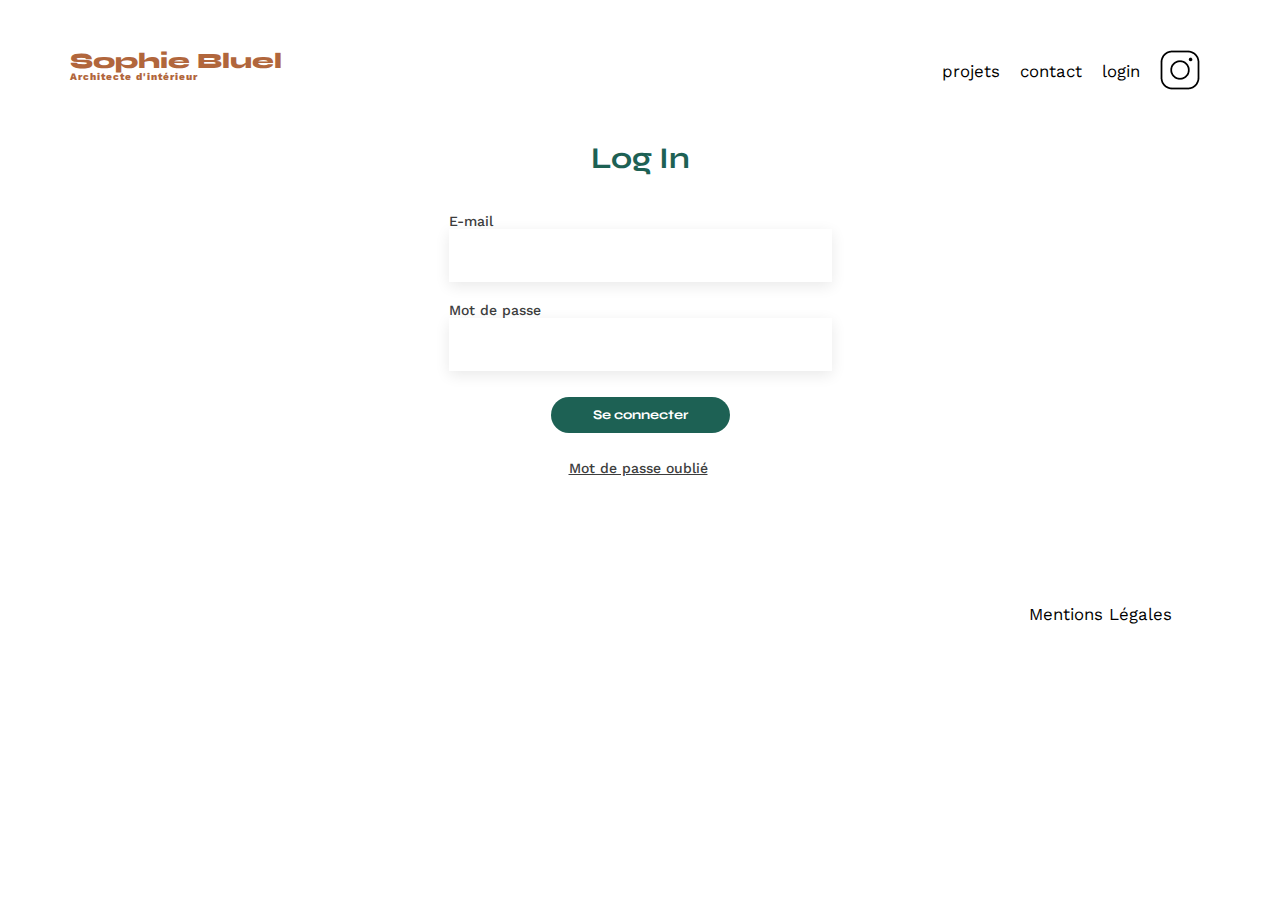
==== FrontEnd/assets/logIn.html @ 9d8ec197 "page logIn intégrer + ajout de la fonction colorNav" ====
<!DOCTYPE html>
<html lang="fr">
    <head>
        <meta charset="UTF-8">
        <link rel="icon" type="image/x-icon" href="./assets/icons/favicon.ico.png">
        <link rel="stylesheet" href="./style.css">
        <meta name="viewport" content="width=device-width, initial-scale=1.0">
        <link rel="preconnect" href="https://fonts.googleapis.com">
        <link rel="preconnect" href="https://fonts.gstatic.com" crossorigin>
        <link href="https://fonts.googleapis.com/css2?family=Syne:wght@700;800&family=Work+Sans&display=swap"
            rel="stylesheet">
        <meta name="description" content="">
        <title>Sophie Bluel - Architecte d'intérieur</title>
        <script src="../assets/javascript/logIn.js" defer></script>
    </head>
    <body>
        <header>
            <h1>Sophie Bluel <span>Architecte d'intérieur</span></h1>
            <nav>
                <ul>
            <!-- Lien vers la section "projets" de la page d'accueil -->
                    <li>
                        <a href="../../FrontEnd/index.html#portfolio ">projets</a>
                    </li>
            <!-- Lien vers la section "contact" de la page d'accueil -->
                    <li>
                        <a href="../../FrontEnd/index.html#contact">contact</a>
                    </li>
            <!-- Lien vers la page de connexion -->
                    <li>
                        <a href="../assets/logIn.html">login</a>
                    </li>
                    <li><img src="../assets/icons/instagram.png" alt="Instagram"></li>
                </ul>
            </nav>
        </header>
        <main id="mainForm">
                <!-- Le formulaire de connexion permet à l'utilisateur de se connecter à son compte en saisissant son e-mail et son mot de passe -->
                <h1 id="login-header">Log In</h1>
            <div id="container_form">
                <form id="login-form" action="#" method="post">
                <!-- Étiquette affichant les erreurs potentielles lors de la connexion -->
                <label id="error"> </label>
                <!-- Étiquette pour l'adresse e-mail de l'utilisateur -->
                <label for="email" class="titre">E-mail</label>
                <input type="email" name="email" id="email" class="login" required />
                <!-- Étiquette pour le mot de passe de l'utilisateur -->
                <label for="password" class="titre">Mot de passe</label>
                <input type="password"name="password"id="password"class="login"required/>
                <!-- Bouton de soumission pour se connecter -->
                <input type="submit" value="Se connecter" id="login-form-submit" />
                <!-- Lien pour réinitialiser le mot de passe oublié -->
                <div id="container_oublier">
                    <a class="login-form-oublie" href="#">Mot de passe oublié</a>
                </div>
                </form>
            </div>
        </main>
        <footer class="footer_login">
			<nav>
				<ul>
					<li>Mentions Légales</li>
				</ul>
			</nav>
		</footer>
    </body>
</html>
---- FrontEnd/assets/style.css ----
/* http://meyerweb.com/eric/tools/css/reset/
   v2.0 | 20110126
   License: none (public domain)
*/

html, body, div, span, applet, object, iframe,
h1, h2, h3, h4, h5, h6, p, blockquote, pre,
a, abbr, acronym, address, big, cite, code,
del, dfn, em, img, ins, kbd, q, s, samp,
small, strike, strong, sub, sup, tt, var,
b, u, i, center,
dl, dt, dd, ol, ul, li,
fieldset, form, label, legend,
table, caption, tbody, tfoot, thead, tr, th, td,
article, aside, canvas, details, embed,
figure, figcaption, footer, header, hgroup,
menu, nav, output, ruby, section, summary,
time, mark, audio, video {
	margin: 0;
	padding: 0;
	border: 0;
	font-size: 100%;
	font: inherit;
	vertical-align: baseline;
    scroll-behavior: smooth;
}
/* HTML5 display-role reset for older browsers */
article, aside, details, figcaption, figure,
footer, header, hgroup, menu, nav, section {
	display: block;
}
body {
	line-height: 1;
}
ol, ul {
	list-style: none;
}
blockquote, q {
	quotes: none;
}
blockquote:before, blockquote:after,
q:before, q:after {
	content: '';
	content: none;
}
table {
	border-collapse: collapse;
	border-spacing: 0;
}
/** end reset css**/
body {
	max-width: 1140px;
	margin:auto;
	font-family: 'Work Sans' ;
	font-size: 14px;
}
header {
	display: flex;
	justify-content: space-between;
	margin: 50px 0
}
section {
	margin: 50px 0
}

h1{
	display: flex;
	flex-direction: column;
	font-family: 'Syne';
	font-size: 22px;
	font-weight: 800;
	color: #B1663C
}

h1 > span {
	font-family: 'Work Sans';
	font-size:10px;
	letter-spacing: 0.1em;
;
}

h2{
	font-family: 'Syne';
	font-weight: 700;
	font-size: 30px;
	color: #1D6154
}
nav ul {
	display: flex;
	align-items: center;
	list-style-type: none;
}
nav li {
	padding: 0 10px;
	font-size: 1.2em;
}

nav li a {
	text-decoration: none;
	color: black;
}

nav li:active{
	font-weight: bold;
}

nav li:hover{
	font-weight: bold;
}

li:hover {
	color: #B1663C;
}
#introduction {
	display: flex;
	align-items: center;
}
#introduction figure {
	flex: 1
}
#introduction img {
	display: block;
	margin: auto;
	width: 80%;
}

#introduction article {
	flex: 1
}
#introduction h2 {
	margin-bottom: 1em;
}

#introduction p {
	margin-bottom: 0.5em;
}
#portfolio h2 {
	text-align: center;
	margin-bottom: 1em;
}
#btn{
	display: flex;
	justify-content: center;
}
button{
	border-radius: 60px;
	border: 1px solid #1D6154;
	background: white;
	color:#1D6154;
	font-size: 16px;
	text-align: center;
	font-weight: 700;
	font-family: 'Syne';
	margin-right: 10px;
	padding: 6px 20px;
	margin-bottom: 40px;
	margin-top: 25px;
}

.gallery {
	width: 100%;
	display: grid;
	grid-template-columns: 1fr 1fr 1fr;
	grid-column-gap: 20px;
	grid-row-gap: 20px;
}

.gallery img {
	width: 100%;

}
#contact {
	width: 50%;
	margin: auto;
}
#contact > * {
	text-align: center;

}
#contact h2{
	margin-bottom: 20px;
}
#contact form {
	text-align: left;
	margin-top:30px;
	display: flex;
	flex-direction: column;
}

#contact input {
	height: 50px;
	font-size: 1.2em;
	border: none;
	box-shadow: 0px 4px 14px rgba(0, 0, 0, 0.09);
}
#contact label {
	margin: 2em 0 1em 0;
}
#contact textarea {
	border: none;
	box-shadow: 0px 4px 14px rgba(0, 0, 0, 0.09);
} 
footer nav ul {
	display: flex;
	justify-content: flex-end;
	margin: 2em
}
/********************** page html logIn********************** */
#mainForm {
	width: 50%;
	margin: auto;
}
#mainForm form {
	display: flex;
	flex-direction: column;
	align-items: flex-start;
}
#container_form{
	display: flex;
    justify-content: center;
}

.login {
	width: 379px;
	height: 51px;
	font-size: 1.2em;
	border: none;
	box-shadow: 0px 4px 14px rgba(0, 0, 0, 0.09);
}
#mainForm label {
	margin: 20px 0px 0px 0px;
	display: flex;
	justify-content: center;
	color: #3D3D3D;
	font-family: Work Sans;
	font-size: 14px;
	font-style: normal;
	font-weight: 500;
	line-height: normal;
	display: flex;
}
#login-header{
	color: #1D6154;
	font-size: 30px;
	font-style: normal;
	font-weight: 700;
	display: flex;
	align-items: center;
}
.login-form-oublie{
	color: #3D3D3D;
	font-size: 14px;
	font-style: normal;
	font-weight: 500;
	line-height: normal;
	text-decoration-line: underline;
}
input[type="submit"]{
	font-family: 'Syne';
	font-weight: 700;
	color: white;
	border: none;
	background-color: #1D6154;
	margin : 2em auto ;
	width: 179px;
	height: 36px;
	text-align: center;
	border-radius: 60px ;
}
#container_oublier{
	display: flex;
	justify-content: center;
	width: 379px;
}
.footer_login{
	margin-top: 130px;
}
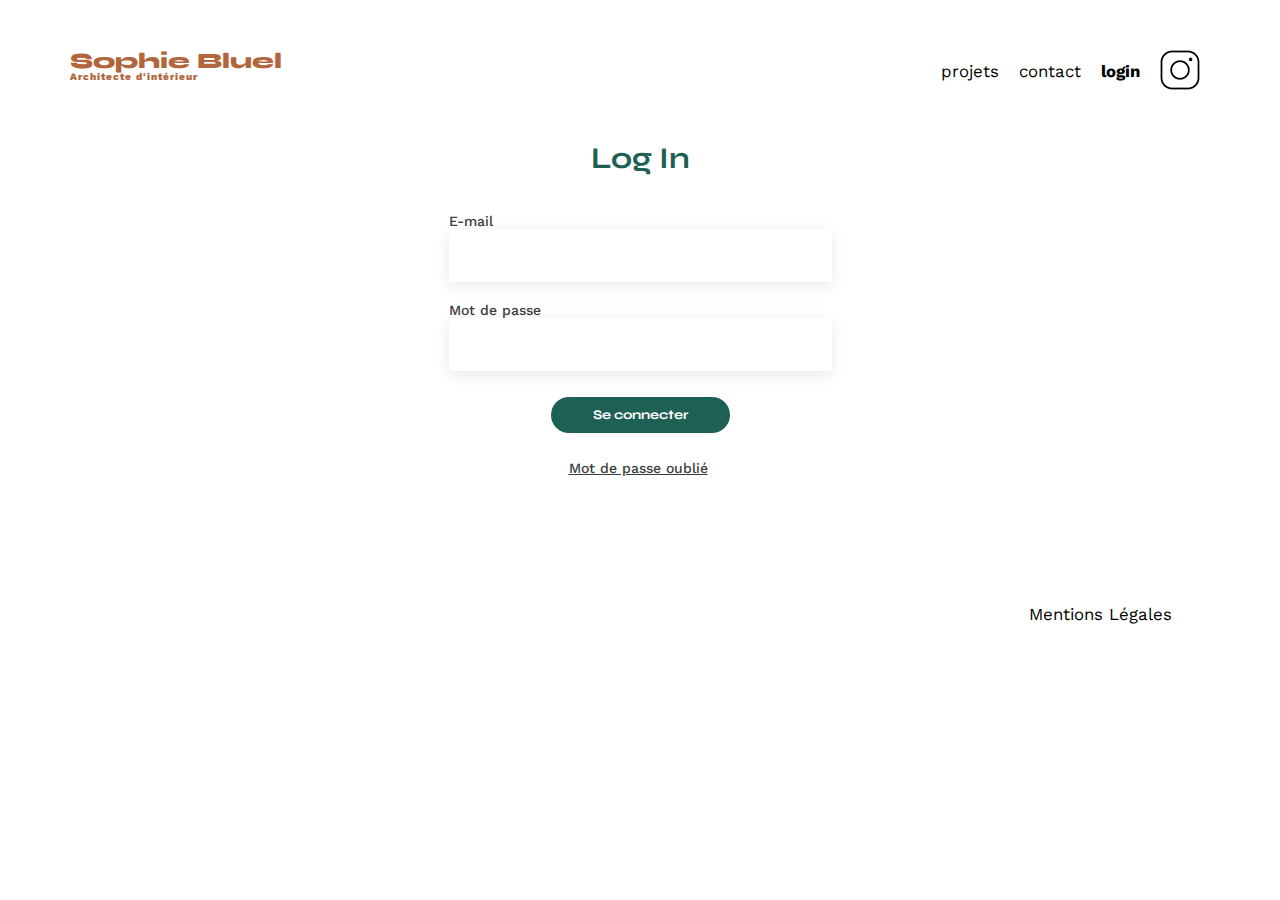
==== commit e0b3ca56: "page logIn fonctionelle + deconnection fonctionelle" ====
--- a/FrontEnd/assets/logIn.html
+++ b/FrontEnd/assets/logIn.html
@@ -15,7 +15,10 @@
     </head>
     <body>
         <header>
-            <h1>Sophie Bluel <span>Architecte d'intérieur</span></h1>
+            <a href="../../FrontEnd/index.html">
+                <h1>Sophie Bluel<span>Architecte d'intérieur</span></h1>
+            </a>
+            
             <nav>
                 <ul>
             <!-- Lien vers la section "projets" de la page d'accueil -->
@@ -28,7 +31,7 @@
                     </li>
             <!-- Lien vers la page de connexion -->
                     <li>
-                        <a href="../assets/logIn.html">login</a>
+                       <p id="login-bold">login</p> 
                     </li>
                     <li><img src="../assets/icons/instagram.png" alt="Instagram"></li>
                 </ul>
@@ -40,7 +43,9 @@
             <div id="container_form">
                 <form id="login-form" action="#" method="post">
                 <!-- Étiquette affichant les erreurs potentielles lors de la connexion -->
-                <label id="error"> </label>
+                <div id="container_error">
+                    <label id="error"> </label>
+                </div>
                 <!-- Étiquette pour l'adresse e-mail de l'utilisateur -->
                 <label for="email" class="titre">E-mail</label>
                 <input type="email" name="email" id="email" class="login" required />
--- a/FrontEnd/assets/style.css
+++ b/FrontEnd/assets/style.css
@@ -62,6 +62,9 @@
 section {
 	margin: 50px 0
 }
+a{
+	text-decoration: none;
+}
 
 h1{
 	display: flex;
@@ -69,21 +72,21 @@
 	font-family: 'Syne';
 	font-size: 22px;
 	font-weight: 800;
-	color: #B1663C
+	color: #B1663C;
+	
 }
 
 h1 > span {
 	font-family: 'Work Sans';
 	font-size:10px;
 	letter-spacing: 0.1em;
-;
 }
 
 h2{
 	font-family: 'Syne';
 	font-weight: 700;
 	font-size: 30px;
-	color: #1D6154
+	color: #1D6154;
 }
 nav ul {
 	display: flex;
@@ -100,15 +103,11 @@
 	color: black;
 }
 
-nav li:active{
+li :hover{
 	font-weight: bold;
 }
 
-nav li:hover{
-	font-weight: bold;
-}
-
-li:hover {
+ footer li:hover {
 	color: #B1663C;
 }
 #introduction {
@@ -226,6 +225,9 @@
 	font-size: 1.2em;
 	border: none;
 	box-shadow: 0px 4px 14px rgba(0, 0, 0, 0.09);
+}
+#login-bold{
+	font-weight: bold;
 }
 #mainForm label {
 	margin: 20px 0px 0px 0px;
@@ -255,6 +257,11 @@
 	line-height: normal;
 	text-decoration-line: underline;
 }
+#container_error{
+	width: 100%;
+	display: flex;
+	justify-content: center;
+}  
 input[type="submit"]{
 	font-family: 'Syne';
 	font-weight: 700;
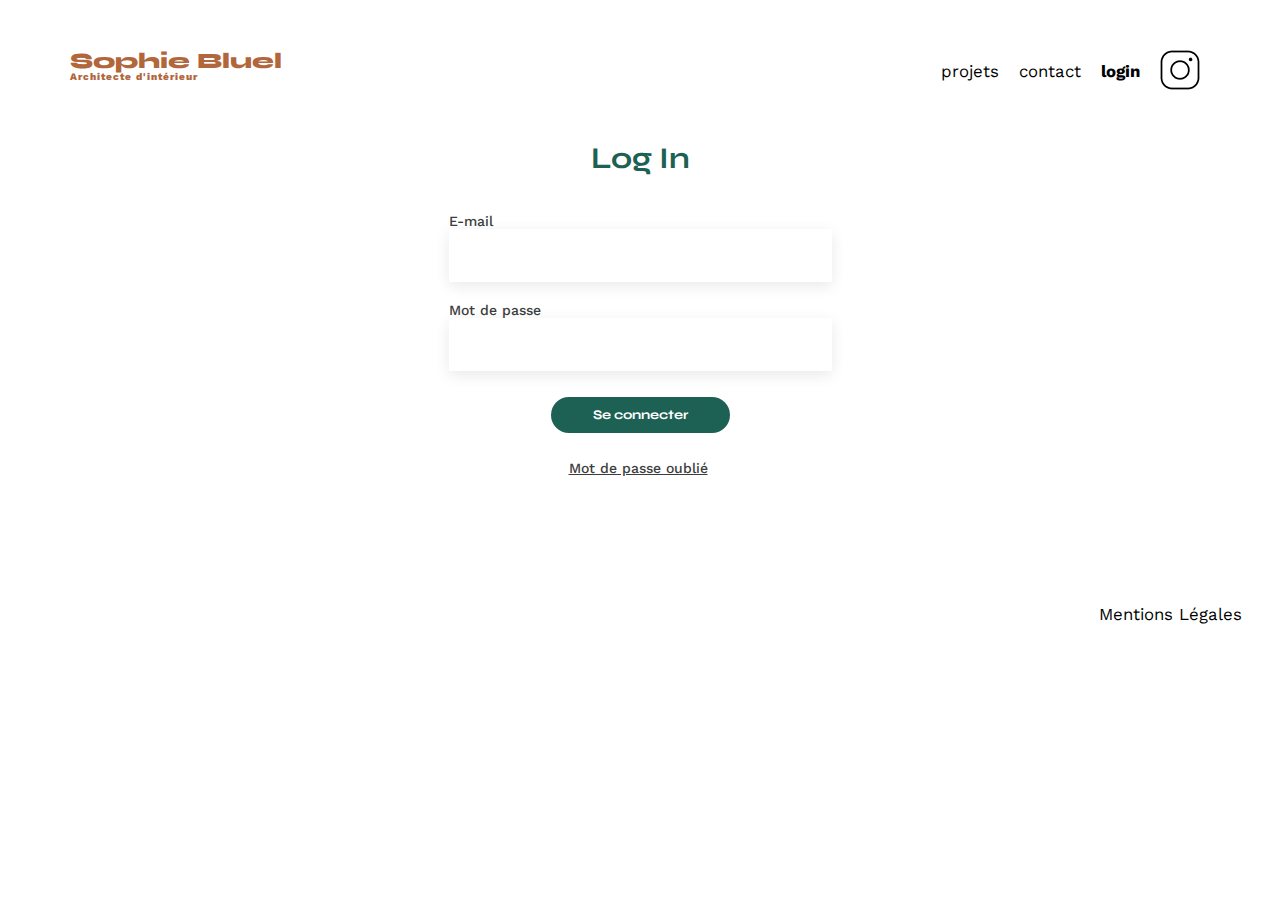
==== commit c2d9daf0: "ajout de la page modal + travaux à l'interieur" ====
--- a/FrontEnd/assets/logIn.html
+++ b/FrontEnd/assets/logIn.html
@@ -15,27 +15,29 @@
     </head>
     <body>
         <header>
-            <a href="../../FrontEnd/index.html">
-                <h1>Sophie Bluel<span>Architecte d'intérieur</span></h1>
-            </a>
-            
-            <nav>
-                <ul>
-            <!-- Lien vers la section "projets" de la page d'accueil -->
-                    <li>
-                        <a href="../../FrontEnd/index.html#portfolio ">projets</a>
-                    </li>
-            <!-- Lien vers la section "contact" de la page d'accueil -->
-                    <li>
-                        <a href="../../FrontEnd/index.html#contact">contact</a>
-                    </li>
-            <!-- Lien vers la page de connexion -->
-                    <li>
-                       <p id="login-bold">login</p> 
-                    </li>
-                    <li><img src="../assets/icons/instagram.png" alt="Instagram"></li>
-                </ul>
-            </nav>
+            <div id="header">
+                <a href="../../FrontEnd/index.html">
+                    <h1>Sophie Bluel<span>Architecte d'intérieur</span></h1>
+                </a>
+                
+                <nav>
+                    <ul>
+                <!-- Lien vers la section "projets" de la page d'accueil -->
+                        <li>
+                            <a href="../../FrontEnd/index.html#portfolio ">projets</a>
+                        </li>
+                <!-- Lien vers la section "contact" de la page d'accueil -->
+                        <li>
+                            <a href="../../FrontEnd/index.html#contact">contact</a>
+                        </li>
+                <!-- Lien vers la page de connexion -->
+                        <li>
+                        <p id="login-bold">login</p> 
+                        </li>
+                        <li><img src="../assets/icons/instagram.png" alt="Instagram"></li>
+                    </ul>
+                </nav>
+            </div>
         </header>
         <main id="mainForm">
                 <!-- Le formulaire de connexion permet à l'utilisateur de se connecter à son compte en saisissant son e-mail et son mot de passe -->
--- a/FrontEnd/assets/style.css
+++ b/FrontEnd/assets/style.css
@@ -49,15 +49,35 @@
 }
 /** end reset css**/
 body {
+	font-family: 'Work Sans' ;
+	font-size: 14px;
+}
+main{
 	max-width: 1140px;
 	margin:auto;
-	font-family: 'Work Sans' ;
-	font-size: 14px;
-}
-header {
+}
+#header {
 	display: flex;
 	justify-content: space-between;
-	margin: 50px 0
+	max-width: 1140px;
+	margin:50px auto;
+
+}
+#blackBar{
+	display: none;
+	gap: 10px;
+	justify-content: center;
+	align-items: center;
+	background-color: black;
+	color: #FFF;
+	text-align: center;
+	font-family: Work Sans;
+	font-size: 16px;
+	font-style: normal;
+	font-weight: 400;
+	line-height: normal;
+	width: 100%;
+	height: 59px;
 }
 section {
 	margin: 50px 0
@@ -137,11 +157,25 @@
 	text-align: center;
 	margin-bottom: 1em;
 }
+#prj-mdf{
+	display: flex;
+	justify-content: center;
+	align-items: baseline;
+	gap: 25px;
+}
+#modifier{
+	display: none;
+	gap: 8px;
+	color: black;
+	font-size: 14px;
+	font-weight: 400;
+	text-decoration: none;
+}
 #btn{
 	display: flex;
 	justify-content: center;
 }
-button{
+.btn-flitre{
 	border-radius: 60px;
 	border: 1px solid #1D6154;
 	background: white;
@@ -155,6 +189,10 @@
 	margin-bottom: 40px;
 	margin-top: 25px;
 }
+.btn-flitre:hover{
+	background-color:#1D6154;
+	color:white;
+}
 
 .gallery {
 	width: 100%;
@@ -204,6 +242,91 @@
 	justify-content: flex-end;
 	margin: 2em
 }
+/**************************** page Modal **************************** */
+.modal{
+	position: fixed;
+	display: flex;
+	align-items: center;
+	justify-content: center;
+	top: 0;
+	left: 0;
+	width: 100%;
+	height: 100%;
+	background-color: rgba(0, 0, 0, 0.8);
+	max-width: 100vw;
+ 	max-height: 100vh;
+}
+.modal-wrapper{
+	background-color: white;
+	width: 600px;
+	height: 600px;
+	overflow: hidden;
+	padding: 1px;
+  	border-radius: 10px;
+}
+/* bouton pour sortir de la page Modal */
+ #eject{
+	display: flex;
+	justify-content: flex-end;
+	background-color: #1D6154;
+	margin: 0;
+ }
+ .js-modal-close{
+	color: black;
+	font-size: 20px;
+	border: none;
+	background-color: white;
+	margin: 20px;
+ }
+/* Titre h3 Modal */
+#title-modal{
+	background-color: red;
+	display: flex;
+	justify-content: center;
+	align-items: center;
+	color: black;
+	font-size: 26px;
+	font-family: Work Sans;
+	font-weight: 400;
+	margin-bottom: 1px;
+}
+
+#gallery-modal {
+	display: grid;
+	padding: 0px;
+	align-items: center;
+	justify-content: center;
+	grid-template-columns: repeat(5, 1fr);
+	grid-gap: 15px;
+	border-bottom: 2px #B3B3B3 solid;
+}
+
+#gallery-modal img{
+	width: 100%;
+	height: 130px;
+}
+.fa-arrows-up-down-left-right,
+.fa-trash-can {
+  display: flex;
+  align-items: center;
+  justify-content: center;
+  margin-top: 8px;
+  color: #ffffff;
+  cursor: pointer;
+  background: black;
+  width: 30px;
+  height: 30px;
+  position: absolute;
+  margin: 5px;
+  border-radius: 6px;
+}
+.photo_model_efface {
+	display: flex;
+	justify-content: flex-end;
+	align-items: flex-start;
+	position: relative;
+  }
+
 /********************** page html logIn********************** */
 #mainForm {
 	width: 50%;
@@ -218,7 +341,6 @@
 	display: flex;
     justify-content: center;
 }
-
 .login {
 	width: 379px;
 	height: 51px;
@@ -281,5 +403,4 @@
 }
 .footer_login{
 	margin-top: 130px;
-}
-
+}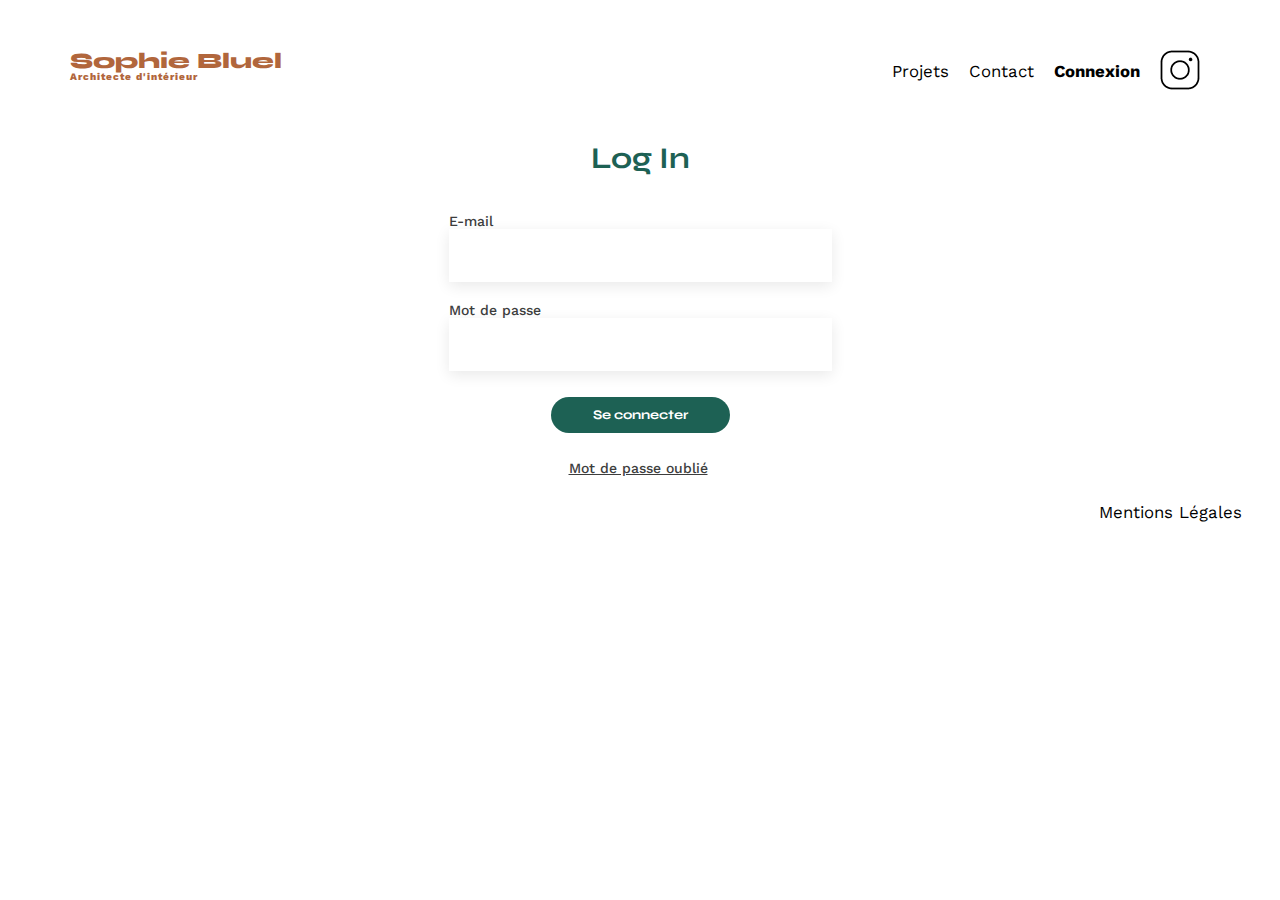
==== commit ce123f8b: "1er page modal intéger a la maquette" ====
--- a/FrontEnd/assets/logIn.html
+++ b/FrontEnd/assets/logIn.html
@@ -24,15 +24,15 @@
                     <ul>
                 <!-- Lien vers la section "projets" de la page d'accueil -->
                         <li>
-                            <a href="../../FrontEnd/index.html#portfolio ">projets</a>
+                            <a href="../../FrontEnd/index.html#portfolio ">Projets</a>
                         </li>
                 <!-- Lien vers la section "contact" de la page d'accueil -->
                         <li>
-                            <a href="../../FrontEnd/index.html#contact">contact</a>
+                            <a href="../../FrontEnd/index.html#contact">Contact</a>
                         </li>
                 <!-- Lien vers la page de connexion -->
                         <li>
-                        <p id="login-bold">login</p> 
+                        <p id="login-bold">Connexion</p> 
                         </li>
                         <li><img src="../assets/icons/instagram.png" alt="Instagram"></li>
                     </ul>
--- a/FrontEnd/assets/style.css
+++ b/FrontEnd/assets/style.css
@@ -259,16 +259,16 @@
 .modal-wrapper{
 	background-color: white;
 	width: 600px;
-	height: 600px;
+	height: 640px;
 	overflow: hidden;
 	padding: 1px;
   	border-radius: 10px;
 }
+
 /* bouton pour sortir de la page Modal */
  #eject{
 	display: flex;
 	justify-content: flex-end;
-	background-color: #1D6154;
 	margin: 0;
  }
  .js-modal-close{
@@ -278,9 +278,9 @@
 	background-color: white;
 	margin: 20px;
  }
+
 /* Titre h3 Modal */
 #title-modal{
-	background-color: red;
 	display: flex;
 	justify-content: center;
 	align-items: center;
@@ -291,6 +291,7 @@
 	margin-bottom: 1px;
 }
 
+/* travaux dans la modal */
 #gallery-modal {
 	display: grid;
 	padding: 0px;
@@ -298,36 +299,56 @@
 	justify-content: center;
 	grid-template-columns: repeat(5, 1fr);
 	grid-gap: 15px;
-	border-bottom: 2px #B3B3B3 solid;
-}
-
+	padding: 30px;
+}
 #gallery-modal img{
 	width: 100%;
 	height: 130px;
 }
-.fa-arrows-up-down-left-right,
+
+/* logo poubelle */
 .fa-trash-can {
-  display: flex;
-  align-items: center;
-  justify-content: center;
-  margin-top: 8px;
-  color: #ffffff;
-  cursor: pointer;
-  background: black;
-  width: 30px;
-  height: 30px;
-  position: absolute;
-  margin: 5px;
-  border-radius: 6px;
+	display: flex !important;;
+	align-items: center;
+	justify-content: center;
+	color: #ffffff;
+	cursor: pointer;
+	background: black;
+	width: 30px;
+	height: 30px;
+	position: absolute;
+	margin: 5px;
+	border-radius: 8px;
+}
+.fa-arrows-up-down-left-right{
+/* on attend de voir */
 }
 .photo_model_efface {
 	display: flex;
 	justify-content: flex-end;
 	align-items: flex-start;
 	position: relative;
-  }
+}
+
+/* bouton ajouter une photo */
+#container-ajout{
+	display:flex;
+	justify-content: center;
+	align-items: center;
+	height:10%;
+}
+#container-ajout button{
+	border-radius: 60px;
+	border: 1px solid #1D6154;
+	background: #1D6154;
+	color:white;
+	font-size: 16px;
+	padding: 6px 20px;font-weight: 700;
+	font-family: 'Syne';
+}
 
 /********************** page html logIn********************** */
+
 #mainForm {
 	width: 50%;
 	margin: auto;
@@ -402,5 +423,7 @@
 	width: 379px;
 }
 .footer_login{
-	margin-top: 130px;
+	/* margin-top: 130px; */
+	display: flex;
+	justify-content:flex-end ;
 }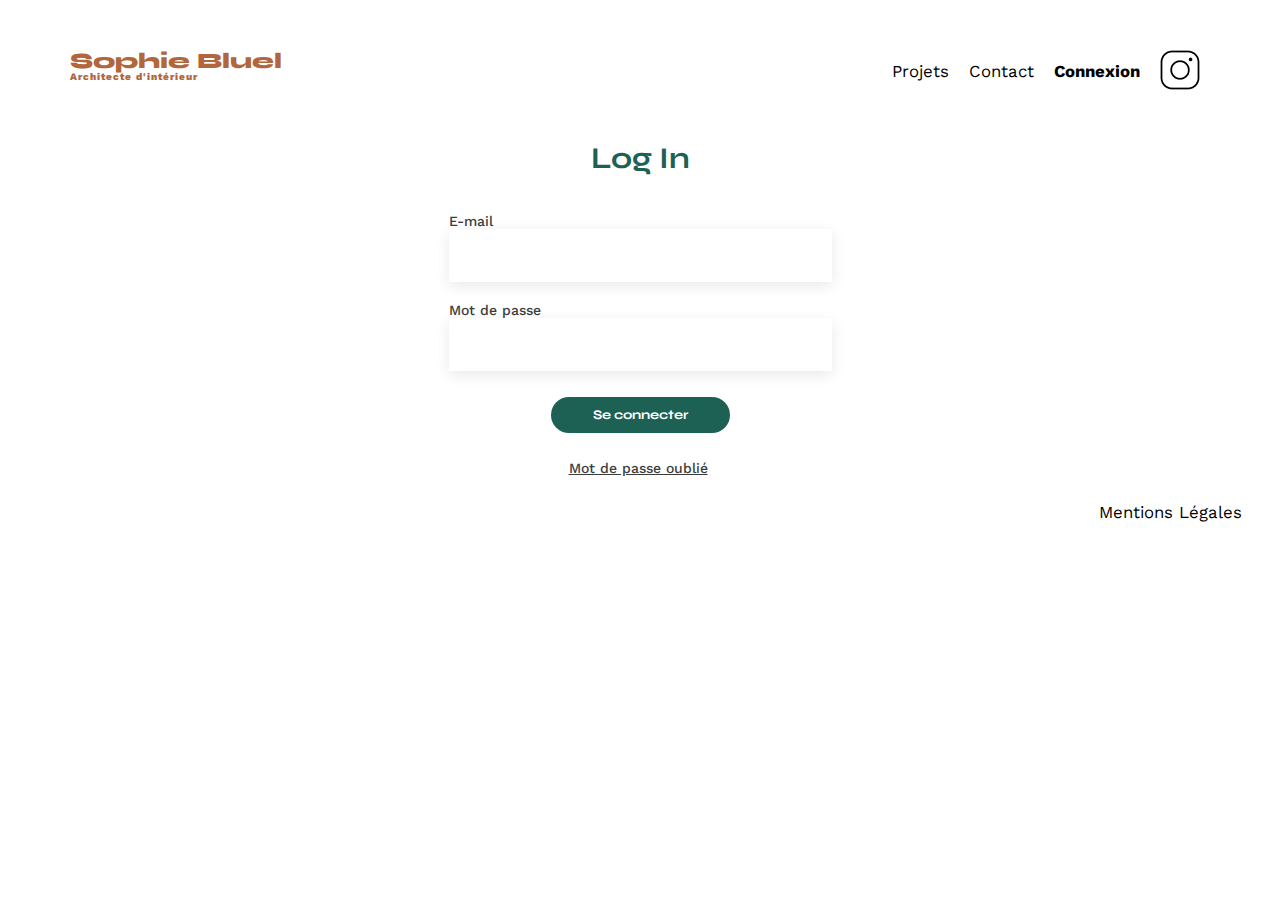
==== commit f6512dfa: "ajout des travaux fonctionnelle" ====
--- a/FrontEnd/assets/logIn.html
+++ b/FrontEnd/assets/logIn.html
@@ -55,7 +55,7 @@
                 <label for="password" class="titre">Mot de passe</label>
                 <input type="password"name="password"id="password"class="login"required/>
                 <!-- Bouton de soumission pour se connecter -->
-                <input type="submit" value="Se connecter" id="login-form-submit" />
+                <input type="submit" value="Se connecter" id="login-form-submit" class="submit-btn" />
                 <!-- Lien pour réinitialiser le mot de passe oublié -->
                 <div id="container_oublier">
                     <a class="login-form-oublie" href="#">Mot de passe oublié</a>
--- a/FrontEnd/assets/style.css
+++ b/FrontEnd/assets/style.css
@@ -242,7 +242,7 @@
 	justify-content: flex-end;
 	margin: 2em
 }
-/**************************** page Modal **************************** */
+/**************************** page Modal Admin **************************** */
 .modal{
 	position: fixed;
 	display: flex;
@@ -259,13 +259,13 @@
 .modal-wrapper{
 	background-color: white;
 	width: 600px;
-	height: 640px;
+	height: 660px;
 	overflow: hidden;
 	padding: 1px;
   	border-radius: 10px;
 }
 
-/* bouton pour sortir de la page Modal */
+/* bouton pour sortir de la page Modal admin */
  #eject{
 	display: flex;
 	justify-content: flex-end;
@@ -277,6 +277,7 @@
 	border: none;
 	background-color: white;
 	margin: 20px;
+	cursor: pointer;
  }
 
 /* Titre h3 Modal */
@@ -299,7 +300,11 @@
 	justify-content: center;
 	grid-template-columns: repeat(5, 1fr);
 	grid-gap: 15px;
-	padding: 30px;
+	margin: 30px;
+	border-bottom: #b3b3b3 1px solid;
+	padding-bottom: 20px;
+	overflow:auto;
+
 }
 #gallery-modal img{
 	width: 100%;
@@ -307,7 +312,7 @@
 }
 
 /* logo poubelle */
-.fa-trash-can {
+.js-delete-work {
 	display: flex !important;;
 	align-items: center;
 	justify-content: center;
@@ -320,9 +325,6 @@
 	margin: 5px;
 	border-radius: 8px;
 }
-.fa-arrows-up-down-left-right{
-/* on attend de voir */
-}
 .photo_model_efface {
 	display: flex;
 	justify-content: flex-end;
@@ -346,6 +348,132 @@
 	padding: 6px 20px;font-weight: 700;
 	font-family: 'Syne';
 }
+/**************************** page Modal Travaux **************************** */
+
+/* mise en page Modal Travaux */
+.modal-projet{
+position: fixed;
+display: flex;
+align-items: center;
+justify-content: center;
+top: 0;
+left: 0;
+width: 100%;
+height: 100%;
+max-width: 100vw;
+max-height: 100vh;
+}
+
+/* bouton pour sortir de la page Modal Travaux et retour dans la page Modal Admin */
+.modal-projet-logo{
+	display: flex;
+	justify-content: space-between;
+	margin: 0;
+}
+.js-modal-return{
+	color: black;
+	font-size: 25px;
+	border: none;
+	background-color: white;
+	margin: 20px;
+	cursor: pointer;
+}
+
+/* container Formulaire */
+.modal-projet-form{
+	display: flex;
+	margin: 30px;
+	justify-content: center;
+	flex-direction: column;
+	gap: 30px;
+}
+
+/* photo */
+.form-group-photo{
+	display: flex;
+	justify-content: center;
+	align-items: center;
+	flex-direction: column;
+	gap: 10px;
+	height: 160px;
+	padding: 20px;
+	border-radius: 10px;
+	background-color:#E8F1F6;
+}
+.form-group-photo i {
+	display: flex;
+	justify-content: center;
+	font-size: 85px;
+	color: #CBD6DC;
+}
+.form-group-photo label{
+	display: flex;
+	justify-content: center;
+	width: 30%;
+	padding: 10px;
+	color: #306685;
+	background-color: #CBD6DC;
+	border-radius: 60px;
+	font-size: 14px;
+	font-weight:500;
+}
+.form-group-photo label :hover{
+	color:#CBD6DC ;
+	background-color:#306685 ;
+}
+.form-group-photo input{
+	display: none;
+}
+
+/* titre */
+.form-group-title{
+	display: flex;
+	flex-direction: column;
+	font-size: 14px;
+	font-weight: 500;
+	gap: 12px;
+}
+.form-group-title input{
+	box-shadow: -4px 4px 22px 0px rgba(0,0,0,0.2);
+	border: none;
+	border-radius: 5px;
+	height: 50px;
+	font-size: 17px;
+
+	
+}
+
+/* categorie */
+.form-group-id{
+	display: flex;
+	flex-direction: column;
+	font-size: 14px;
+	font-weight: 500;
+	gap: 12px;
+	border-bottom: #b3b3b3 1px solid;
+	padding-bottom: 20px;
+}
+.form-group-id select{
+	box-shadow: -4px 4px 22px 0px rgba(0,0,0,0.2);
+	border: none;
+	border-radius: 5px;
+	height: 50px;
+	font-size: 17px;
+}
+
+/* bouton valider */
+.js-add-work{
+	font-family: 'Syne';
+	font-weight: 700;
+	color: white;
+	border: none;
+	background-color: #1D6154;
+	margin : auto ;
+	width: 179px;
+	height: 36px;
+	text-align: center;
+	border-radius: 60px ;
+}
 
 /********************** page html logIn********************** */
 
@@ -405,7 +533,7 @@
 	display: flex;
 	justify-content: center;
 }  
-input[type="submit"]{
+.submit-btn{
 	font-family: 'Syne';
 	font-weight: 700;
 	color: white;
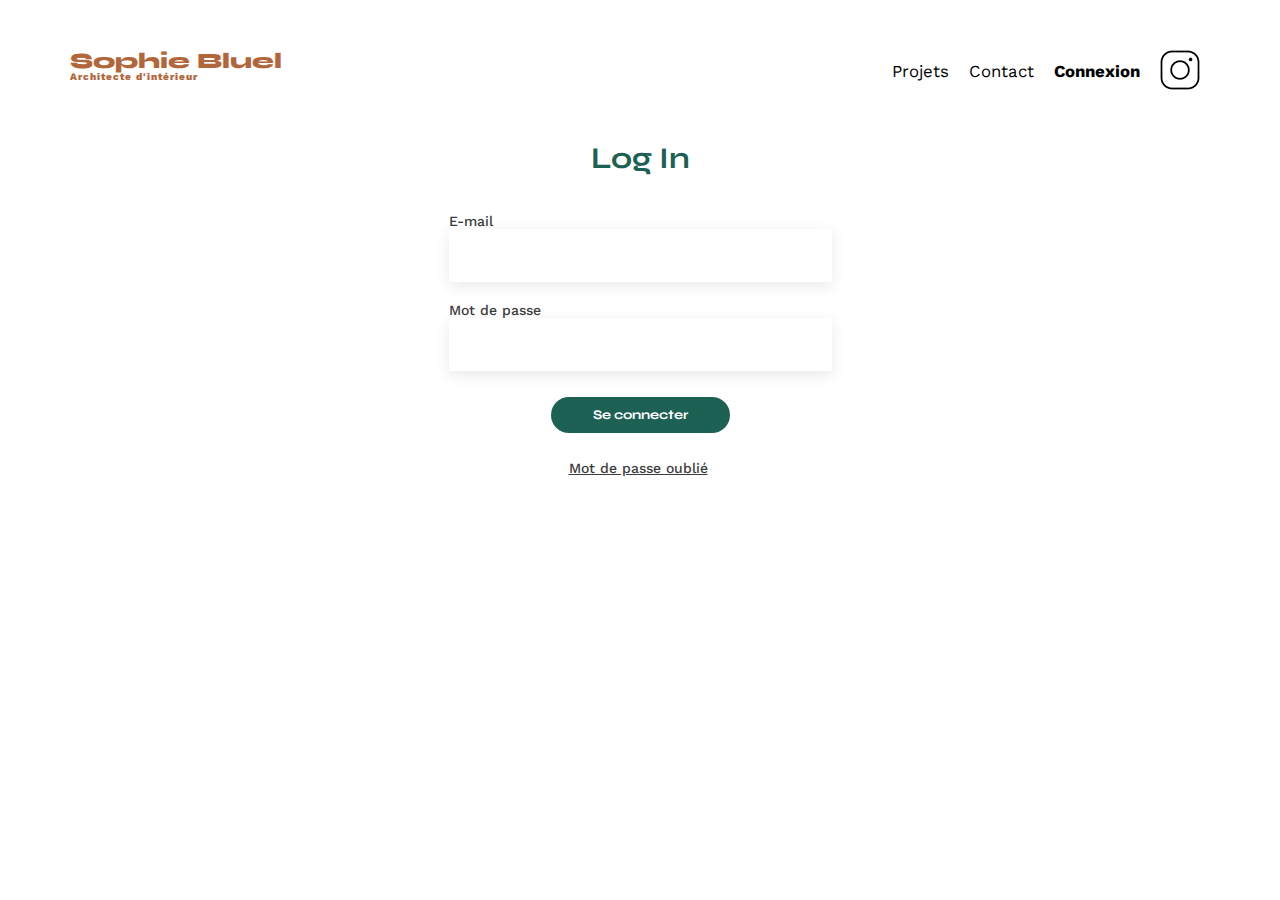
==== commit daa8f506: "vignette" ====
--- a/FrontEnd/assets/logIn.html
+++ b/FrontEnd/assets/logIn.html
@@ -64,11 +64,6 @@
             </div>
         </main>
         <footer class="footer_login">
-			<nav>
-				<ul>
-					<li>Mentions Légales</li>
-				</ul>
-			</nav>
 		</footer>
     </body>
 </html>--- a/FrontEnd/assets/style.css
+++ b/FrontEnd/assets/style.css
@@ -424,6 +424,22 @@
 .form-group-photo input{
 	display: none;
 }
+/* image telecharger */
+#container-photo{
+	position: relative;
+}
+#image_telecharger_images {
+	position: absolute;
+	display: flex;
+	justify-content: center;
+	width: 100%;
+	height: 200px;
+}
+#image_telecharger {
+	width: 33%;
+	height: 100%;
+	background-size: cover;
+}
 
 /* titre */
 .form-group-title{
@@ -550,8 +566,3 @@
 	justify-content: center;
 	width: 379px;
 }
-.footer_login{
-	/* margin-top: 130px; */
-	display: flex;
-	justify-content:flex-end ;
-}